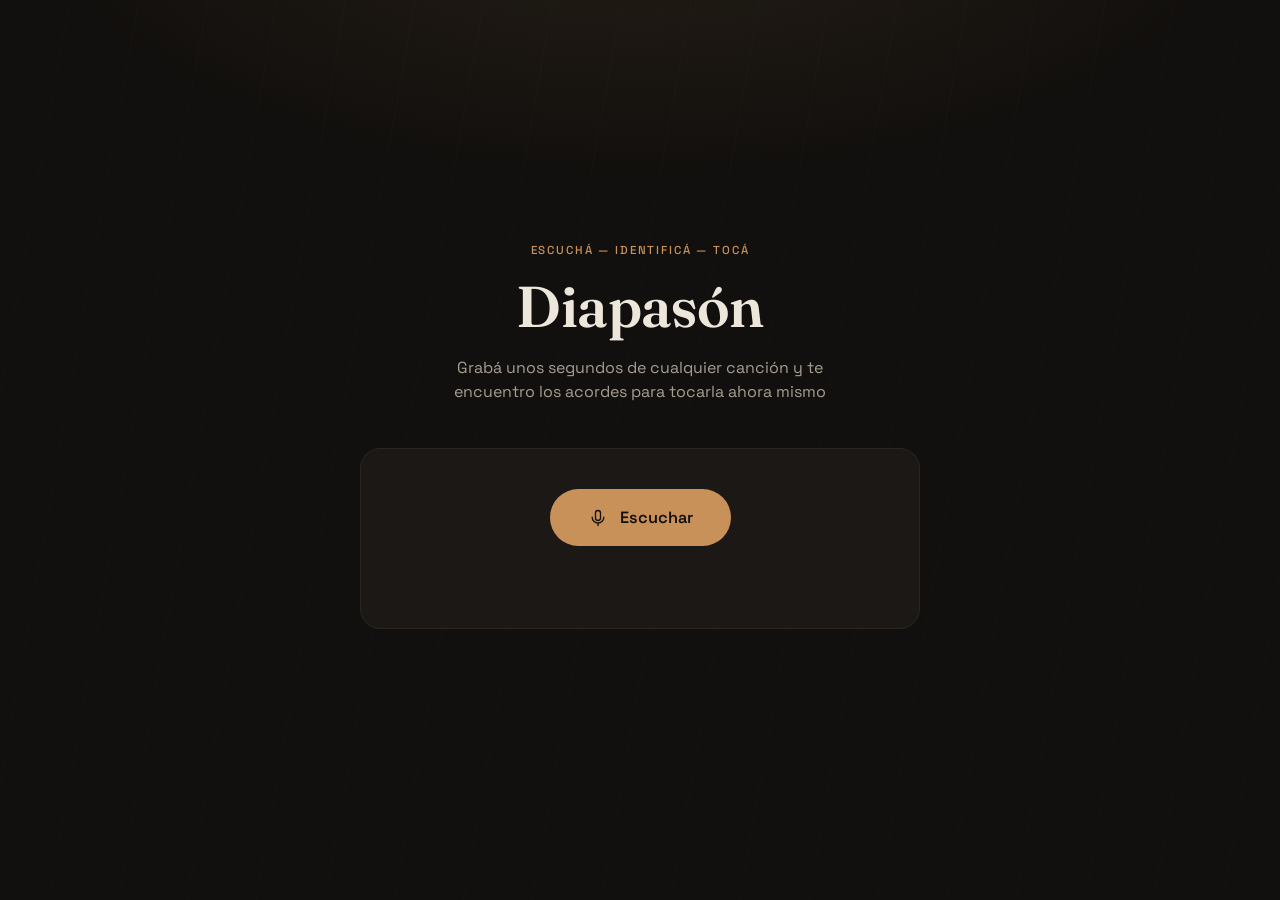
==== public/index.html @ 003bc1ce "Add files via upload" ====
<!DOCTYPE html>
<html lang="es">
<head>
  <meta charset="UTF-8">
  <meta name="viewport" content="width=device-width, initial-scale=1.0">
  <title>Diapasón — Encontrá la tablatura</title>
  <link rel="preconnect" href="https://fonts.googleapis.com">
  <link rel="preconnect" href="https://fonts.gstatic.com" crossorigin>
  <link href="https://fonts.googleapis.com/css2?family=Fraunces:opsz,wght@9..144,500;9..144,600&family=Space+Grotesk:wght@400;500;600&display=swap" rel="stylesheet">
  <link rel="stylesheet" href="style.css">
</head>
<body>
  <div class="fondo-textura"></div>

  <main>
    <header class="hero">
      <p class="eyebrow">escuchá — identificá — tocá</p>
      <h1>Diapasón</h1>
      <p class="subtitulo">Grabá unos segundos de cualquier canción y te encuentro los acordes para tocarla ahora mismo</p>
    </header>

    <section class="panel-grabacion">
      <button id="btnGrabar" aria-label="Escuchar canción">
        <span class="icono-mic">
          <svg viewBox="0 0 24 24" fill="none" xmlns="http://www.w3.org/2000/svg">
            <path d="M12 15a3 3 0 003-3V6a3 3 0 10-6 0v6a3 3 0 003 3z" stroke="currentColor" stroke-width="1.6"/>
            <path d="M19 11a7 7 0 01-14 0M12 18v3" stroke="currentColor" stroke-width="1.6" stroke-linecap="round"/>
          </svg>
        </span>
        <span id="btnTexto">Escuchar</span>
      </button>

      <div id="visualizador" class="visualizador oculto" aria-hidden="true">
        <span></span><span></span><span></span><span></span><span></span><span></span><span></span>
      </div>

      <p id="estado" class="estado"></p>
    </section>

    <section id="resultado" class="resultado oculto">
      <div class="resultado-header">
        <p class="eyebrow">encontré</p>
        <h2 id="cancionTitulo"></h2>
        <p id="cancionArtista" class="cancion-artista"></p>
      </div>

      <p class="aclaracion">Las cuerdas indican qué tan confiable pinta la fuente — no es un rating de otros usuarios</p>

      <div id="listaOpciones" class="lista-opciones"></div>
    </section>
  </main>

  <script src="app.js"></script>
</body>
</html>
---- public/style.css ----
/* ============================================
   Diapasón — tokens de diseño
   Paleta:
     --negro:     #12100E  (fondo, madera quemada)
     --carbon:    #1C1815  (paneles)
     --cobre:     #C9915A  (acento principal, cuerda de bronce)
     --cobre-vivo:#E8B384  (hover / brillo)
     --verde-amp: #8FA876  (estado activo, "escuchando")
     --crema:     #EDE6DB  (texto principal)
     --crema-op:  #A79E90  (texto secundario)
   Tipografía:
     Display: "Fraunces" (serif cálida, cartel de concierto)
     Cuerpo/UI: "Space Grotesk" (geométrica, técnica — contraste con la serif)
   ============================================ */

* {
  box-sizing: border-box;
  margin: 0;
  padding: 0;
}

:root {
  --negro: #12100e;
  --carbon: #1c1815;
  --carbon-borde: #2c2620;
  --cobre: #c9915a;
  --cobre-vivo: #e8b384;
  --verde-amp: #8fa876;
  --crema: #ede6db;
  --crema-op: #a79e90;
}

@media (prefers-reduced-motion: reduce) {
  *, *::before, *::after {
    animation-duration: 0.01ms !important;
    transition-duration: 0.01ms !important;
  }
}

html, body {
  height: 100%;
}

body {
  font-family: "Space Grotesk", sans-serif;
  background: var(--negro);
  color: var(--crema);
  min-height: 100vh;
  position: relative;
  display: flex;
  align-items: center;
  justify-content: center;
  padding: 32px 20px;
  overflow-x: hidden;
}

/* Textura de fondo: vetas sutiles tipo madera + viñeta */
.fondo-textura {
  position: fixed;
  inset: 0;
  z-index: 0;
  pointer-events: none;
  background:
    radial-gradient(ellipse 80% 50% at 50% -10%, rgba(201, 145, 90, 0.10), transparent 60%),
    repeating-linear-gradient(
      100deg,
      rgba(255, 255, 255, 0.012) 0px,
      rgba(255, 255, 255, 0.012) 1px,
      transparent 1px,
      transparent 68px
    );
}

main {
  position: relative;
  z-index: 1;
  max-width: 560px;
  width: 100%;
}

/* ---------- Hero ---------- */

.hero {
  text-align: center;
  margin-bottom: 44px;
}

.eyebrow {
  font-size: 0.72rem;
  letter-spacing: 0.16em;
  text-transform: uppercase;
  color: var(--cobre);
  font-weight: 500;
  margin-bottom: 14px;
}

h1 {
  font-family: "Fraunces", serif;
  font-optical-sizing: auto;
  font-weight: 600;
  font-size: clamp(2.6rem, 8vw, 3.6rem);
  letter-spacing: -0.01em;
  color: var(--crema);
  margin-bottom: 14px;
}

.subtitulo {
  color: var(--crema-op);
  font-size: 1rem;
  line-height: 1.5;
  max-width: 400px;
  margin: 0 auto;
}

/* ---------- Panel de grabación ---------- */

.panel-grabacion {
  display: flex;
  flex-direction: column;
  align-items: center;
  gap: 22px;
  padding: 40px 24px;
  background: var(--carbon);
  border: 1px solid var(--carbon-borde);
  border-radius: 20px;
  margin-bottom: 28px;
}

#btnGrabar {
  display: flex;
  align-items: center;
  gap: 12px;
  background: var(--cobre);
  color: var(--negro);
  border: none;
  padding: 18px 38px;
  font-family: "Space Grotesk", sans-serif;
  font-size: 1.02rem;
  font-weight: 600;
  border-radius: 100px;
  cursor: pointer;
  transition: transform 0.2s ease, background 0.2s ease, box-shadow 0.2s ease;
  box-shadow: 0 0 0 0 rgba(201, 145, 90, 0.4);
}

#btnGrabar:hover:not(:disabled) {
  background: var(--cobre-vivo);
  transform: translateY(-1px);
}

#btnGrabar:focus-visible {
  outline: 2px solid var(--cobre-vivo);
  outline-offset: 3px;
}

#btnGrabar:disabled {
  background: #443c33;
  color: var(--crema-op);
  cursor: not-allowed;
}

#btnGrabar.grabando {
  background: var(--verde-amp);
  color: var(--negro);
  animation: latido 1.4s ease-in-out infinite;
}

@keyframes latido {
  0%, 100% { box-shadow: 0 0 0 0 rgba(143, 168, 118, 0.45); }
  50% { box-shadow: 0 0 0 14px rgba(143, 168, 118, 0); }
}

.icono-mic {
  display: flex;
  width: 20px;
  height: 20px;
}

.icono-mic svg {
  width: 100%;
  height: 100%;
}

/* Visualizador de onda: barras que laten mientras graba */
.visualizador {
  display: flex;
  align-items: center;
  justify-content: center;
  gap: 5px;
  height: 36px;
}

.visualizador.oculto {
  display: none;
}

.visualizador span {
  width: 4px;
  height: 8px;
  border-radius: 2px;
  background: var(--verde-amp);
  animation: onda 1.1s ease-in-out infinite;
}

.visualizador span:nth-child(1) { animation-delay: 0s; }
.visualizador span:nth-child(2) { animation-delay: 0.1s; }
.visualizador span:nth-child(3) { animation-delay: 0.2s; }
.visualizador span:nth-child(4) { animation-delay: 0.3s; }
.visualizador span:nth-child(5) { animation-delay: 0.2s; }
.visualizador span:nth-child(6) { animation-delay: 0.1s; }
.visualizador span:nth-child(7) { animation-delay: 0s; }

@keyframes onda {
  0%, 100% { height: 8px; }
  50% { height: 32px; }
}

.estado {
  color: var(--crema-op);
  font-size: 0.9rem;
  min-height: 20px;
  text-align: center;
}

/* ---------- Resultado ---------- */

.resultado {
  animation: aparecer 0.5s ease both;
}

.resultado.oculto {
  display: none;
}

@keyframes aparecer {
  from { opacity: 0; transform: translateY(8px); }
  to { opacity: 1; transform: translateY(0); }
}

.resultado-header {
  text-align: center;
  margin-bottom: 8px;
}

#cancionTitulo {
  font-family: "Fraunces", serif;
  font-weight: 600;
  font-size: 1.6rem;
  color: var(--crema);
}

.cancion-artista {
  color: var(--cobre);
  font-size: 0.95rem;
  margin-top: 4px;
}

.aclaracion {
  font-size: 0.76rem;
  color: var(--crema-op);
  text-align: center;
  font-style: italic;
  margin: 14px 0 22px;
  opacity: 0.8;
}

.lista-opciones {
  display: flex;
  flex-direction: column;
  gap: 10px;
}

/* Tarjeta con borde "diapasón": una línea sutil que remite a un traste */
.tarjeta-opcion {
  position: relative;
  display: flex;
  align-items: center;
  justify-content: space-between;
  gap: 16px;
  background: var(--carbon);
  border: 1px solid var(--carbon-borde);
  border-left: 3px solid var(--cobre);
  border-radius: 12px;
  padding: 16px 18px;
  text-align: left;
  transition: border-color 0.2s ease, transform 0.15s ease;
}

.tarjeta-opcion:hover {
  border-color: var(--cobre);
  transform: translateX(2px);
}

.tarjeta-info {
  flex: 1;
  min-width: 0;
}

.tarjeta-titulo {
  font-size: 0.92rem;
  color: var(--crema);
  white-space: nowrap;
  overflow: hidden;
  text-overflow: ellipsis;
  margin-bottom: 6px;
}

.tarjeta-estrellas {
  font-size: 0.85rem;
  color: var(--cobre);
  letter-spacing: 1px;
}

.tarjeta-estrellas .cuerda-apagada {
  color: #4a4238;
}

.boton-tab {
  display: inline-flex;
  align-items: center;
  gap: 6px;
  background: transparent;
  color: var(--crema);
  text-decoration: none;
  padding: 9px 16px;
  border: 1px solid var(--cobre);
  border-radius: 100px;
  font-size: 0.85rem;
  font-weight: 500;
  white-space: nowrap;
  transition: background 0.2s ease, color 0.2s ease;
}

.boton-tab:hover {
  background: var(--cobre);
  color: var(--negro);
}

/* ---------- Responsive ---------- */

@media (max-width: 480px) {
  .panel-grabacion {
    padding: 32px 18px;
  }

  .tarjeta-opcion {
    flex-direction: column;
    align-items: flex-start;
  }

  .boton-tab {
    align-self: stretch;
    justify-content: center;
  }
}
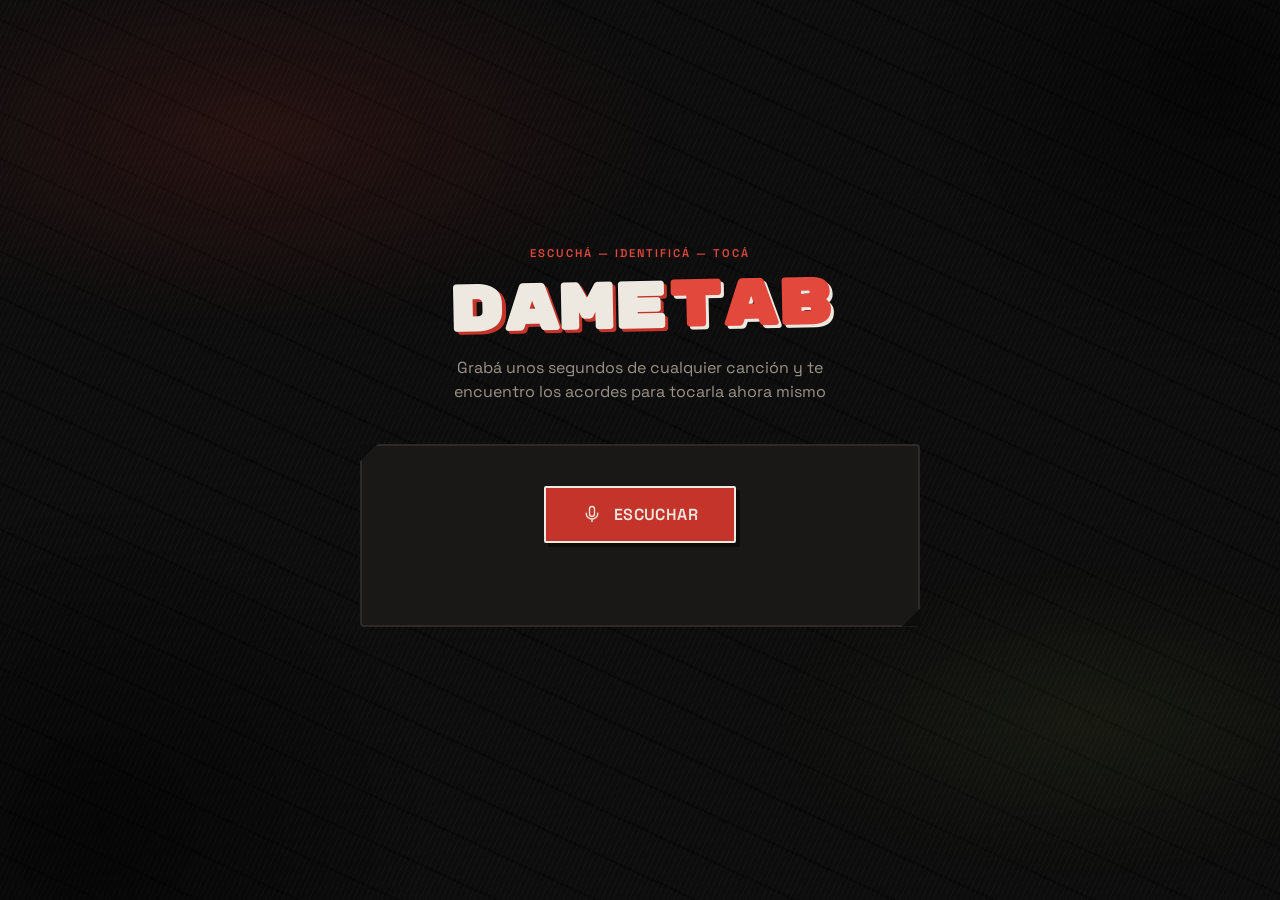
==== commit f70d6135: "Add files via upload" ====
--- a/public/index.html
+++ b/public/index.html
@@ -3,11 +3,19 @@
 <head>
   <meta charset="UTF-8">
   <meta name="viewport" content="width=device-width, initial-scale=1.0">
-  <title>Diapasón — Encontrá la tablatura</title>
+  <title>DameTab — Encontrá la tablatura</title>
   <link rel="preconnect" href="https://fonts.googleapis.com">
   <link rel="preconnect" href="https://fonts.gstatic.com" crossorigin>
-  <link href="https://fonts.googleapis.com/css2?family=Fraunces:opsz,wght@9..144,500;9..144,600&family=Space+Grotesk:wght@400;500;600&display=swap" rel="stylesheet">
+  <link href="https://fonts.googleapis.com/css2?family=Rubik+Mono+One&family=Space+Grotesk:wght@400;500;600&display=swap" rel="stylesheet">
   <link rel="stylesheet" href="style.css">
+
+  <link rel="manifest" href="manifest.json">
+  <meta name="theme-color" content="#0D0D0D">
+  <link rel="icon" href="iconos/icono-192.png" type="image/png">
+  <link rel="apple-touch-icon" href="iconos/icono-192.png">
+  <meta name="apple-mobile-web-app-capable" content="yes">
+  <meta name="apple-mobile-web-app-status-bar-style" content="black-translucent">
+  <meta name="apple-mobile-web-app-title" content="DameTab">
 </head>
 <body>
   <div class="fondo-textura"></div>
@@ -15,23 +23,36 @@
   <main>
     <header class="hero">
       <p class="eyebrow">escuchá — identificá — tocá</p>
-      <h1>Diapasón</h1>
+      <h1>DAME<span class="tab-resaltado">TAB</span></h1>
       <p class="subtitulo">Grabá unos segundos de cualquier canción y te encuentro los acordes para tocarla ahora mismo</p>
     </header>
 
     <section class="panel-grabacion">
-      <button id="btnGrabar" aria-label="Escuchar canción">
-        <span class="icono-mic">
-          <svg viewBox="0 0 24 24" fill="none" xmlns="http://www.w3.org/2000/svg">
-            <path d="M12 15a3 3 0 003-3V6a3 3 0 10-6 0v6a3 3 0 003 3z" stroke="currentColor" stroke-width="1.6"/>
-            <path d="M19 11a7 7 0 01-14 0M12 18v3" stroke="currentColor" stroke-width="1.6" stroke-linecap="round"/>
-          </svg>
+      <div class="boton-envoltorio">
+        <span id="ondas" class="ondas oculto" aria-hidden="true">
+          <span></span><span></span><span></span>
         </span>
-        <span id="btnTexto">Escuchar</span>
-      </button>
+        <button id="btnGrabar" aria-label="Escuchar canción">
+          <span class="icono-mic">
+            <svg viewBox="0 0 24 24" fill="none" xmlns="http://www.w3.org/2000/svg">
+              <path d="M12 15a3 3 0 003-3V6a3 3 0 10-6 0v6a3 3 0 003 3z" stroke="currentColor" stroke-width="1.6"/>
+              <path d="M19 11a7 7 0 01-14 0M12 18v3" stroke="currentColor" stroke-width="1.6" stroke-linecap="round"/>
+            </svg>
+          </span>
+          <span id="btnTexto">Escuchar</span>
+        </button>
+      </div>
 
       <div id="visualizador" class="visualizador oculto" aria-hidden="true">
         <span></span><span></span><span></span><span></span><span></span><span></span><span></span>
+      </div>
+
+      <div id="vinilo" class="vinilo oculto" aria-hidden="true">
+        <div class="vinilo-disco">
+          <div class="vinilo-surco"></div>
+          <div class="vinilo-surco"></div>
+          <div class="vinilo-centro"></div>
+        </div>
       </div>
 
       <p id="estado" class="estado"></p>
@@ -39,6 +60,7 @@
 
     <section id="resultado" class="resultado oculto">
       <div class="resultado-header">
+        <img id="portadaAlbum" class="portada-album oculto" alt="Portada del álbum">
         <p class="eyebrow">encontré</p>
         <h2 id="cancionTitulo"></h2>
         <p id="cancionArtista" class="cancion-artista"></p>
@@ -47,6 +69,8 @@
       <p class="aclaracion">Las cuerdas indican qué tan confiable pinta la fuente — no es un rating de otros usuarios</p>
 
       <div id="listaOpciones" class="lista-opciones"></div>
+
+      <button id="btnNuevaBusqueda" class="boton-nueva-busqueda">↺ Nueva búsqueda</button>
     </section>
   </main>
 
--- a/public/style.css
+++ b/public/style.css
@@ -1,16 +1,16 @@
 /* ============================================
-   Diapasón — tokens de diseño
+   DameTab — identidad punk / stencil
    Paleta:
-     --negro:     #12100E  (fondo, madera quemada)
-     --carbon:    #1C1815  (paneles)
-     --cobre:     #C9915A  (acento principal, cuerda de bronce)
-     --cobre-vivo:#E8B384  (hover / brillo)
-     --verde-amp: #8FA876  (estado activo, "escuchando")
-     --crema:     #EDE6DB  (texto principal)
-     --crema-op:  #A79E90  (texto secundario)
+     --negro:      #0D0D0D  (fondo, casi negro puro)
+     --carbon:     #1A1717  (paneles)
+     --rojo:       #C4342A  (acento principal, rojo cartel pegado)
+     --rojo-vivo:  #E2483C  (hover / brillo)
+     --verde-toxic:#8FA83E  (estado activo, "escuchando" — verde ácido sucio)
+     --crudo:      #EDE9E0  (texto principal, blanco hueso)
+     --crudo-op:   #9B948A  (texto secundario)
    Tipografía:
-     Display: "Fraunces" (serif cálida, cartel de concierto)
-     Cuerpo/UI: "Space Grotesk" (geométrica, técnica — contraste con la serif)
+     Display: "Rubik Mono One" (bloque, stencil, pegatina de banda)
+     Cuerpo/UI: "Space Grotesk" (geométrica, se mantiene por legibilidad)
    ============================================ */
 
 * {
@@ -20,14 +20,14 @@
 }
 
 :root {
-  --negro: #12100e;
-  --carbon: #1c1815;
-  --carbon-borde: #2c2620;
-  --cobre: #c9915a;
-  --cobre-vivo: #e8b384;
-  --verde-amp: #8fa876;
-  --crema: #ede6db;
-  --crema-op: #a79e90;
+  --negro: #0d0d0d;
+  --carbon: #1a1717;
+  --carbon-borde: #2e2828;
+  --rojo: #c4342a;
+  --rojo-vivo: #e2483c;
+  --verde-toxic: #8fa83e;
+  --crudo: #ede9e0;
+  --crudo-op: #9b948a;
 }
 
 @media (prefers-reduced-motion: reduce) {
@@ -44,7 +44,7 @@
 body {
   font-family: "Space Grotesk", sans-serif;
   background: var(--negro);
-  color: var(--crema);
+  color: var(--crudo);
   min-height: 100vh;
   position: relative;
   display: flex;
@@ -54,21 +54,40 @@
   overflow-x: hidden;
 }
 
-/* Textura de fondo: vetas sutiles tipo madera + viñeta */
+/* Textura de fondo: pared rayada + ruido tipo cartel gastado,
+   generada 100% en CSS (sin depender de una imagen externa) */
 .fondo-textura {
   position: fixed;
   inset: 0;
   z-index: 0;
   pointer-events: none;
   background:
-    radial-gradient(ellipse 80% 50% at 50% -10%, rgba(201, 145, 90, 0.10), transparent 60%),
+    radial-gradient(ellipse 60% 40% at 20% 15%, rgba(196, 52, 42, 0.14), transparent 55%),
+    radial-gradient(ellipse 50% 35% at 85% 80%, rgba(143, 168, 62, 0.08), transparent 50%),
     repeating-linear-gradient(
-      100deg,
-      rgba(255, 255, 255, 0.012) 0px,
-      rgba(255, 255, 255, 0.012) 1px,
+      115deg,
+      rgba(255, 255, 255, 0.025) 0px,
+      rgba(255, 255, 255, 0.025) 1px,
       transparent 1px,
-      transparent 68px
+      transparent 5px
+    ),
+    repeating-linear-gradient(
+      25deg,
+      rgba(0, 0, 0, 0.35) 0px,
+      transparent 2px,
+      transparent 40px,
+      rgba(0, 0, 0, 0.35) 42px
     );
+}
+
+/* Manchas tipo mugre/salpicadura en las esquinas */
+.fondo-textura::before {
+  content: "";
+  position: absolute;
+  inset: 0;
+  background:
+    radial-gradient(circle at 8% 92%, rgba(0,0,0,0.55) 0%, transparent 22%),
+    radial-gradient(circle at 95% 8%, rgba(0,0,0,0.5) 0%, transparent 20%);
 }
 
 main {
@@ -82,30 +101,41 @@
 
 .hero {
   text-align: center;
-  margin-bottom: 44px;
+  margin-bottom: 40px;
 }
 
 .eyebrow {
-  font-size: 0.72rem;
-  letter-spacing: 0.16em;
+  font-size: 0.7rem;
+  letter-spacing: 0.18em;
   text-transform: uppercase;
-  color: var(--cobre);
-  font-weight: 500;
-  margin-bottom: 14px;
+  color: var(--rojo-vivo);
+  font-weight: 600;
+  margin-bottom: 16px;
 }
 
 h1 {
-  font-family: "Fraunces", serif;
-  font-optical-sizing: auto;
-  font-weight: 600;
-  font-size: clamp(2.6rem, 8vw, 3.6rem);
-  letter-spacing: -0.01em;
-  color: var(--crema);
-  margin-bottom: 14px;
+  font-family: "Rubik Mono One", sans-serif;
+  font-size: clamp(2.6rem, 11vw, 4rem);
+  letter-spacing: 0.01em;
+  color: var(--crudo);
+  line-height: 1;
+  margin-bottom: 16px;
+  text-shadow:
+    3px 3px 0 var(--rojo),
+    -1px -1px 0 rgba(0,0,0,0.4);
+  transform: rotate(-1.2deg);
+  display: inline-block;
+}
+
+.tab-resaltado {
+  color: var(--rojo-vivo);
+  text-shadow:
+    3px 3px 0 var(--crudo),
+    -1px -1px 0 rgba(0,0,0,0.4);
 }
 
 .subtitulo {
-  color: var(--crema-op);
+  color: var(--crudo-op);
   font-size: 1rem;
   line-height: 1.5;
   max-width: 400px;
@@ -121,53 +151,84 @@
   gap: 22px;
   padding: 40px 24px;
   background: var(--carbon);
-  border: 1px solid var(--carbon-borde);
-  border-radius: 20px;
+  border: 2px solid var(--carbon-borde);
+  border-radius: 4px;
   margin-bottom: 28px;
+  position: relative;
+}
+
+/* Esquina "cortada" tipo stencil, arriba-izquierda y abajo-derecha */
+.panel-grabacion::before,
+.panel-grabacion::after {
+  content: "";
+  position: absolute;
+  width: 18px;
+  height: 18px;
+  background: var(--negro);
+}
+.panel-grabacion::before {
+  top: -2px;
+  left: -2px;
+  clip-path: polygon(0 0, 100% 0, 0 100%);
+}
+.panel-grabacion::after {
+  bottom: -2px;
+  right: -2px;
+  clip-path: polygon(100% 100%, 0 100%, 100% 0);
 }
 
 #btnGrabar {
   display: flex;
   align-items: center;
   gap: 12px;
-  background: var(--cobre);
-  color: var(--negro);
-  border: none;
-  padding: 18px 38px;
+  background: var(--rojo);
+  color: var(--crudo);
+  border: 2px solid var(--crudo);
+  padding: 16px 36px;
   font-family: "Space Grotesk", sans-serif;
-  font-size: 1.02rem;
+  font-size: 1rem;
   font-weight: 600;
-  border-radius: 100px;
+  letter-spacing: 0.03em;
+  text-transform: uppercase;
+  border-radius: 2px;
   cursor: pointer;
-  transition: transform 0.2s ease, background 0.2s ease, box-shadow 0.2s ease;
-  box-shadow: 0 0 0 0 rgba(201, 145, 90, 0.4);
+  transition: transform 0.15s ease, background 0.15s ease;
+  box-shadow: 4px 4px 0 rgba(0, 0, 0, 0.5);
 }
 
 #btnGrabar:hover:not(:disabled) {
-  background: var(--cobre-vivo);
-  transform: translateY(-1px);
+  background: var(--rojo-vivo);
+  transform: translate(-2px, -2px);
+  box-shadow: 6px 6px 0 rgba(0, 0, 0, 0.5);
+}
+
+#btnGrabar:active:not(:disabled) {
+  transform: translate(0, 0);
+  box-shadow: 2px 2px 0 rgba(0, 0, 0, 0.5);
 }
 
 #btnGrabar:focus-visible {
-  outline: 2px solid var(--cobre-vivo);
+  outline: 2px solid var(--verde-toxic);
   outline-offset: 3px;
 }
 
 #btnGrabar:disabled {
-  background: #443c33;
-  color: var(--crema-op);
+  background: #3a3232;
+  border-color: #55494;
+  color: var(--crudo-op);
   cursor: not-allowed;
+  box-shadow: none;
 }
 
 #btnGrabar.grabando {
-  background: var(--verde-amp);
-  color: var(--negro);
-  animation: latido 1.4s ease-in-out infinite;
+  background: var(--verde-toxic);
+  border-color: var(--crudo);
+  animation: latido 1.3s ease-in-out infinite;
 }
 
 @keyframes latido {
-  0%, 100% { box-shadow: 0 0 0 0 rgba(143, 168, 118, 0.45); }
-  50% { box-shadow: 0 0 0 14px rgba(143, 168, 118, 0); }
+  0%, 100% { box-shadow: 4px 4px 0 rgba(0,0,0,0.5), 0 0 0 0 rgba(143, 168, 62, 0.5); }
+  50% { box-shadow: 4px 4px 0 rgba(0,0,0,0.5), 0 0 0 12px rgba(143, 168, 62, 0); }
 }
 
 .icono-mic {
@@ -181,7 +242,109 @@
   height: 100%;
 }
 
-/* Visualizador de onda: barras que laten mientras graba */
+/* Envoltorio para posicionar las ondas de radar detrás del botón */
+.boton-envoltorio {
+  position: relative;
+  display: flex;
+  align-items: center;
+  justify-content: center;
+}
+
+.ondas {
+  position: absolute;
+  inset: 0;
+  display: flex;
+  align-items: center;
+  justify-content: center;
+  pointer-events: none;
+  z-index: 0;
+}
+
+.ondas.oculto {
+  display: none;
+}
+
+.ondas span {
+  position: absolute;
+  border: 2px solid var(--verde-toxic);
+  border-radius: 50px;
+  width: 100%;
+  height: 100%;
+  opacity: 0;
+  animation: expandir-onda 1.8s ease-out infinite;
+}
+
+.ondas span:nth-child(1) { animation-delay: 0s; }
+.ondas span:nth-child(2) { animation-delay: 0.6s; }
+.ondas span:nth-child(3) { animation-delay: 1.2s; }
+
+@keyframes expandir-onda {
+  0% {
+    transform: scale(1);
+    opacity: 0.6;
+  }
+  100% {
+    transform: scale(1.9);
+    opacity: 0;
+  }
+}
+
+#btnGrabar {
+  position: relative;
+  z-index: 1;
+}
+
+/* Disco de vinilo girando — estado "procesando" */
+.vinilo {
+  display: flex;
+  align-items: center;
+  justify-content: center;
+  height: 64px;
+}
+
+.vinilo.oculto {
+  display: none;
+}
+
+.vinilo-disco {
+  position: relative;
+  width: 52px;
+  height: 52px;
+  border-radius: 50%;
+  background: repeating-radial-gradient(
+    circle at center,
+    #050505 0px,
+    #050505 2px,
+    #201c1c 2px,
+    #201c1c 4px
+  );
+  border: 2px solid var(--crudo-op);
+  animation: girar 1.1s linear infinite;
+}
+
+.vinilo-surco {
+  position: absolute;
+  inset: 0;
+  border-radius: 50%;
+}
+
+.vinilo-centro {
+  position: absolute;
+  top: 50%;
+  left: 50%;
+  width: 12px;
+  height: 12px;
+  background: var(--rojo-vivo);
+  border-radius: 50%;
+  transform: translate(-50%, -50%);
+}
+
+@keyframes girar {
+  from { transform: rotate(0deg); }
+  to { transform: rotate(360deg); }
+}
+
+/* Visualizador de onda */
 .visualizador {
   display: flex;
   align-items: center;
@@ -197,8 +360,8 @@
 .visualizador span {
   width: 4px;
   height: 8px;
-  border-radius: 2px;
-  background: var(--verde-amp);
+  border-radius: 1px;
+  background: var(--verde-toxic);
   animation: onda 1.1s ease-in-out infinite;
 }
 
@@ -216,7 +379,7 @@
 }
 
 .estado {
-  color: var(--crema-op);
+  color: var(--crudo-op);
   font-size: 0.9rem;
   min-height: 20px;
   text-align: center;
@@ -225,7 +388,7 @@
 /* ---------- Resultado ---------- */
 
 .resultado {
-  animation: aparecer 0.5s ease both;
+  animation: aparecer 0.4s ease both;
 }
 
 .resultado.oculto {
@@ -242,22 +405,39 @@
   margin-bottom: 8px;
 }
 
+.portada-album {
+  width: 88px;
+  height: 88px;
+  object-fit: cover;
+  border: 2px solid var(--crudo);
+  border-radius: 2px;
+  margin: 0 auto 14px;
+  display: block;
+  box-shadow: 3px 3px 0 rgba(0, 0, 0, 0.5);
+}
+
+.portada-album.oculto {
+  display: none;
+}
+
 #cancionTitulo {
-  font-family: "Fraunces", serif;
+  font-family: "Space Grotesk", sans-serif;
   font-weight: 600;
-  font-size: 1.6rem;
-  color: var(--crema);
+  font-size: 1.5rem;
+  color: var(--crudo);
 }
 
 .cancion-artista {
-  color: var(--cobre);
+  color: var(--rojo-vivo);
   font-size: 0.95rem;
   margin-top: 4px;
+  text-transform: uppercase;
+  letter-spacing: 0.03em;
 }
 
 .aclaracion {
   font-size: 0.76rem;
-  color: var(--crema-op);
+  color: var(--crudo-op);
   text-align: center;
   font-style: italic;
   margin: 14px 0 22px;
@@ -270,49 +450,69 @@
   gap: 10px;
 }
 
-/* Tarjeta con borde "diapasón": una línea sutil que remite a un traste */
+/* Tarjeta con corte stencil en vez de bordes redondeados */
 .tarjeta-opcion {
   position: relative;
   display: flex;
   align-items: center;
   justify-content: space-between;
-  gap: 16px;
+  gap: 14px;
   background: var(--carbon);
   border: 1px solid var(--carbon-borde);
-  border-left: 3px solid var(--cobre);
-  border-radius: 12px;
-  padding: 16px 18px;
+  border-left: 4px solid var(--rojo);
+  border-radius: 2px;
+  padding: 14px 16px;
   text-align: left;
   transition: border-color 0.2s ease, transform 0.15s ease;
+  max-width: 100%;
+  overflow: hidden;
 }
 
 .tarjeta-opcion:hover {
-  border-color: var(--cobre);
+  border-color: var(--rojo-vivo);
   transform: translateX(2px);
 }
 
 .tarjeta-info {
   flex: 1;
   min-width: 0;
+  overflow: hidden;
+}
+
+.tarjeta-dominio {
+  display: inline-block;
+  font-size: 0.68rem;
+  letter-spacing: 0.04em;
+  text-transform: uppercase;
+  color: var(--negro);
+  background: var(--rojo-vivo);
+  padding: 2px 8px;
+  border-radius: 2px;
+  font-weight: 600;
+  margin-bottom: 6px;
 }
 
 .tarjeta-titulo {
-  font-size: 0.92rem;
-  color: var(--crema);
-  white-space: nowrap;
+  font-size: 0.9rem;
+  color: var(--crudo);
+  display: -webkit-box;
+  -webkit-line-clamp: 2;
+  -webkit-box-orient: vertical;
   overflow: hidden;
   text-overflow: ellipsis;
-  margin-bottom: 6px;
+  line-height: 1.35;
+  margin-bottom: 8px;
+  word-break: break-word;
 }
 
 .tarjeta-estrellas {
   font-size: 0.85rem;
-  color: var(--cobre);
+  color: var(--rojo-vivo);
   letter-spacing: 1px;
 }
 
 .tarjeta-estrellas .cuerda-apagada {
-  color: #4a4238;
+  color: #453d3d;
 }
 
 .boton-tab {
@@ -320,20 +520,42 @@
   align-items: center;
   gap: 6px;
   background: transparent;
-  color: var(--crema);
+  color: var(--crudo);
   text-decoration: none;
   padding: 9px 16px;
-  border: 1px solid var(--cobre);
-  border-radius: 100px;
+  border: 1px solid var(--rojo-vivo);
+  border-radius: 2px;
   font-size: 0.85rem;
-  font-weight: 500;
+  font-weight: 600;
+  text-transform: uppercase;
+  letter-spacing: 0.02em;
   white-space: nowrap;
+  flex-shrink: 0;
   transition: background 0.2s ease, color 0.2s ease;
 }
 
 .boton-tab:hover {
-  background: var(--cobre);
+  background: var(--rojo-vivo);
   color: var(--negro);
+}
+
+.boton-nueva-busqueda {
+  display: block;
+  margin: 24px auto 0;
+  background: transparent;
+  color: var(--crudo-op);
+  border: 1px dashed var(--carbon-borde);
+  padding: 10px 20px;
+  border-radius: 2px;
+  font-family: "Space Grotesk", sans-serif;
+  font-size: 0.85rem;
+  cursor: pointer;
+  transition: color 0.2s ease, border-color 0.2s ease;
+}
+
+.boton-nueva-busqueda:hover {
+  color: var(--crudo);
+  border-color: var(--rojo-vivo);
 }
 
 /* ---------- Responsive ---------- */
@@ -352,4 +574,8 @@
     align-self: stretch;
     justify-content: center;
   }
-}
+
+  h1 {
+    transform: rotate(-1deg);
+  }
+}
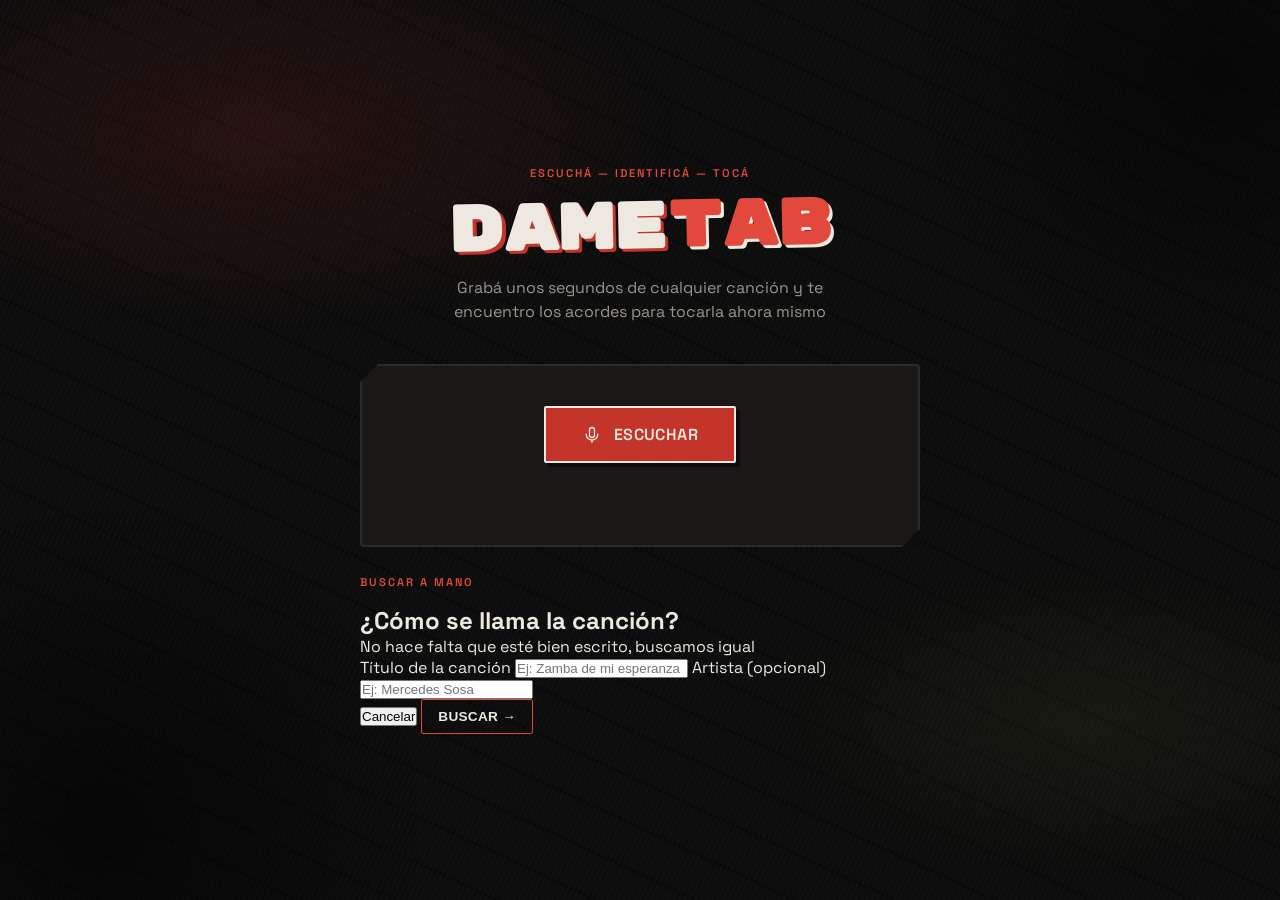
==== commit a3bbf844: "Rename index-1.html to index.html" ====
--- a/public/index.html
+++ b/public/index.html
@@ -11,9 +11,14 @@
 
   <link rel="manifest" href="manifest.json">
   <meta name="theme-color" content="#0D0D0D">
-  <link rel="icon" href="iconos/icono-192.png" type="image/png">
-  <link rel="apple-touch-icon" href="iconos/icono-192.png">
-  <meta name="apple-mobile-web-app-capable" content="yes">
+  <!-- Iconos embebidos en base64: no dependen de archivos externos que puedan faltar -->
+<link rel="icon" type="image/png" href="[data-uri]">
+<link rel="apple-touch-icon" href="[data-uri]">
+
+<!-- Configuración para PWA e iOS -->
+<meta name="mobile-web-app-capable" content="yes">
+<meta name="apple-mobile-web-app-capable" content="yes">
+
   <meta name="apple-mobile-web-app-status-bar-style" content="black-translucent">
   <meta name="apple-mobile-web-app-title" content="DameTab">
 </head>
@@ -58,6 +63,39 @@
       <p id="estado" class="estado"></p>
     </section>
 
+    <!-- Fallback manual: aparece solo cuando ningún motor de audio
+         (AudD / ACRCloud) pudo identificar la canción grabada. -->
+    <section id="busquedaManual" class="busqueda-manual oculto">
+      <p class="eyebrow">buscar a mano</p>
+      <h2 class="busqueda-manual-titulo">¿Cómo se llama la canción?</h2>
+      <p class="busqueda-manual-ayuda">No hace falta que esté bien escrito, buscamos igual</p>
+
+      <form id="formBusquedaManual" class="form-busqueda-manual">
+        <label for="inputTituloManual">Título de la canción</label>
+        <input
+          type="text"
+          id="inputTituloManual"
+          name="tituloManual"
+          placeholder="Ej: Zamba de mi esperanza"
+          autocomplete="off"
+        >
+
+        <label for="inputArtistaManual">Artista (opcional)</label>
+        <input
+          type="text"
+          id="inputArtistaManual"
+          name="artistaManual"
+          placeholder="Ej: Mercedes Sosa"
+          autocomplete="off"
+        >
+
+        <div class="busqueda-manual-botones">
+          <button type="button" id="btnCancelarManual" class="boton-secundario">Cancelar</button>
+          <button type="submit" class="boton-tab">Buscar →</button>
+        </div>
+      </form>
+    </section>
+
     <section id="resultado" class="resultado oculto">
       <div class="resultado-header">
         <img id="portadaAlbum" class="portada-album oculto" alt="Portada del álbum">
--- a/public/style.css
+++ b/public/style.css
@@ -223,6 +223,7 @@
 #btnGrabar.grabando {
   background: var(--verde-toxic);
   border-color: var(--crudo);
+  color: var(--negro);
   animation: latido 1.3s ease-in-out infinite;
 }
 
@@ -379,10 +380,17 @@
 }
 
 .estado {
+  position: relative;
+  z-index: 2;
   color: var(--crudo-op);
   font-size: 0.9rem;
   min-height: 20px;
   text-align: center;
+}
+
+.estado.escuchando {
+  color: var(--verde-toxic);
+  font-weight: 600;
 }
 
 /* ---------- Resultado ---------- */
